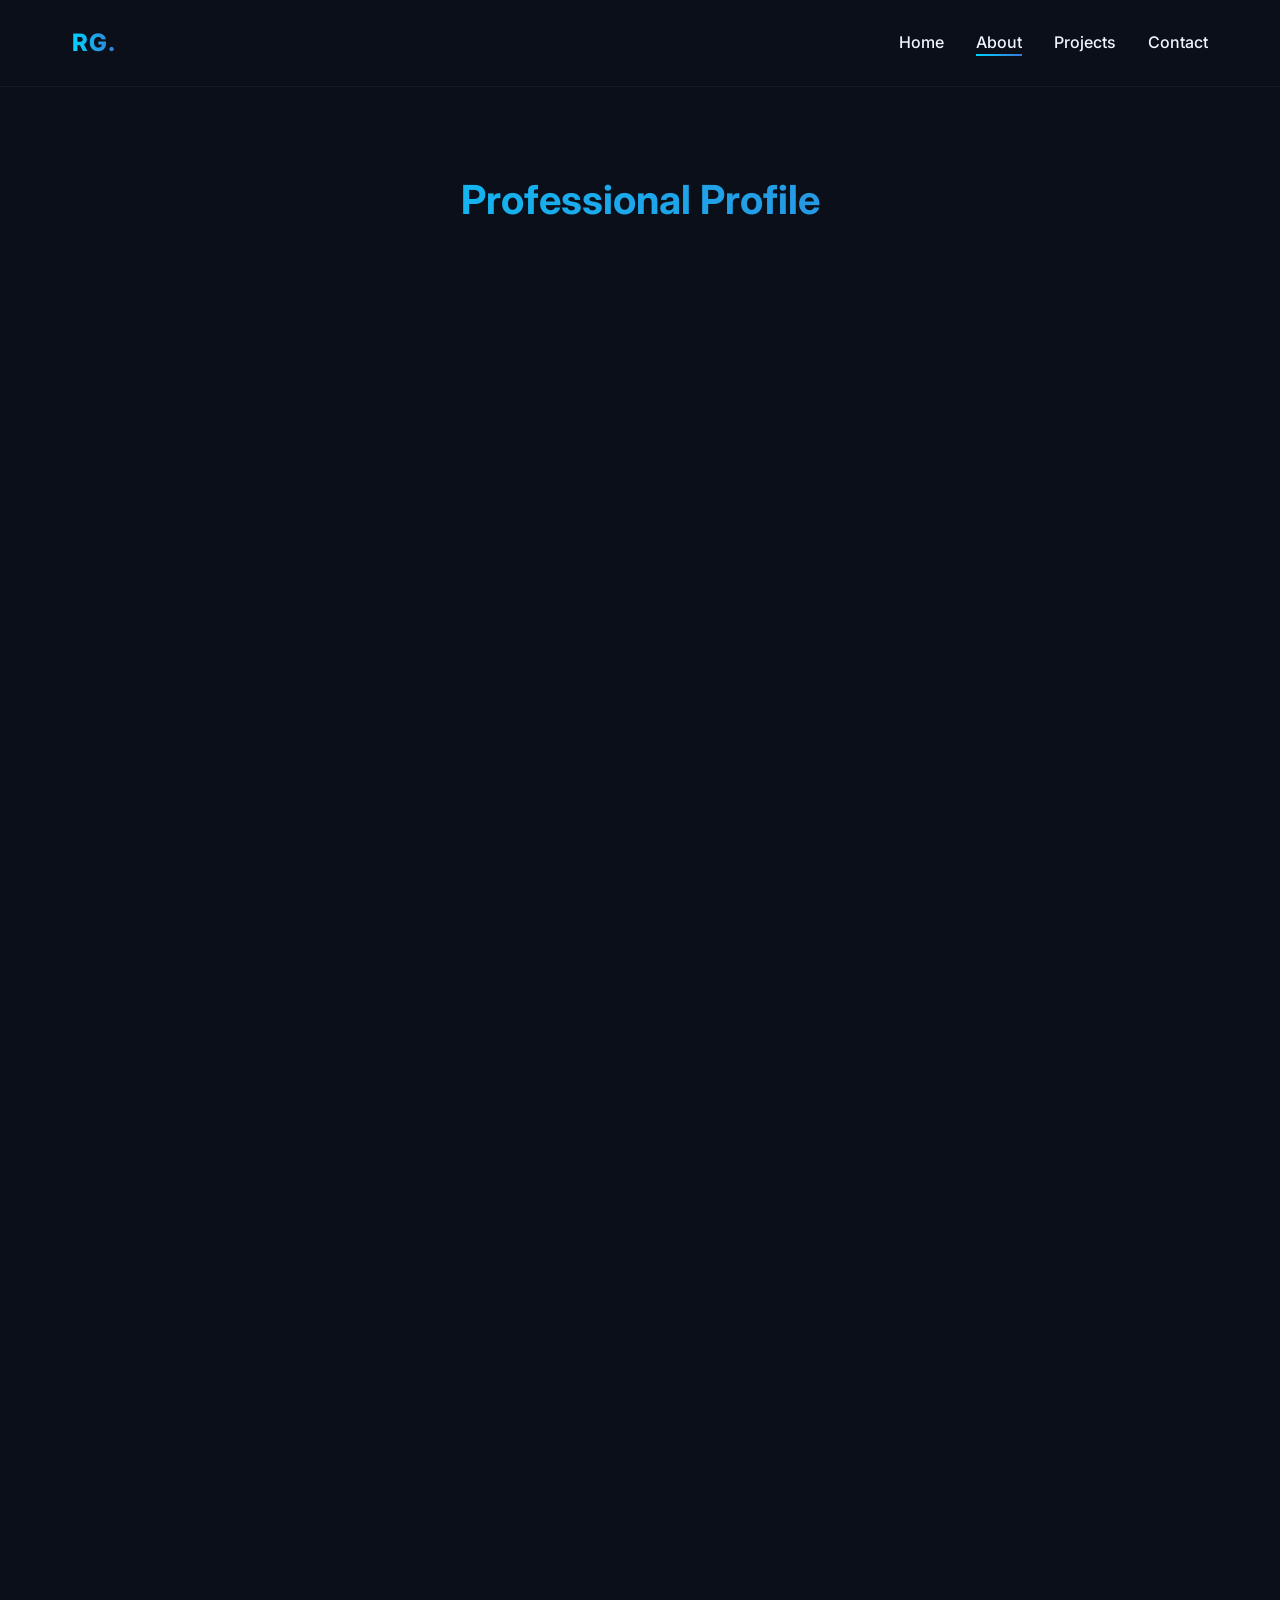
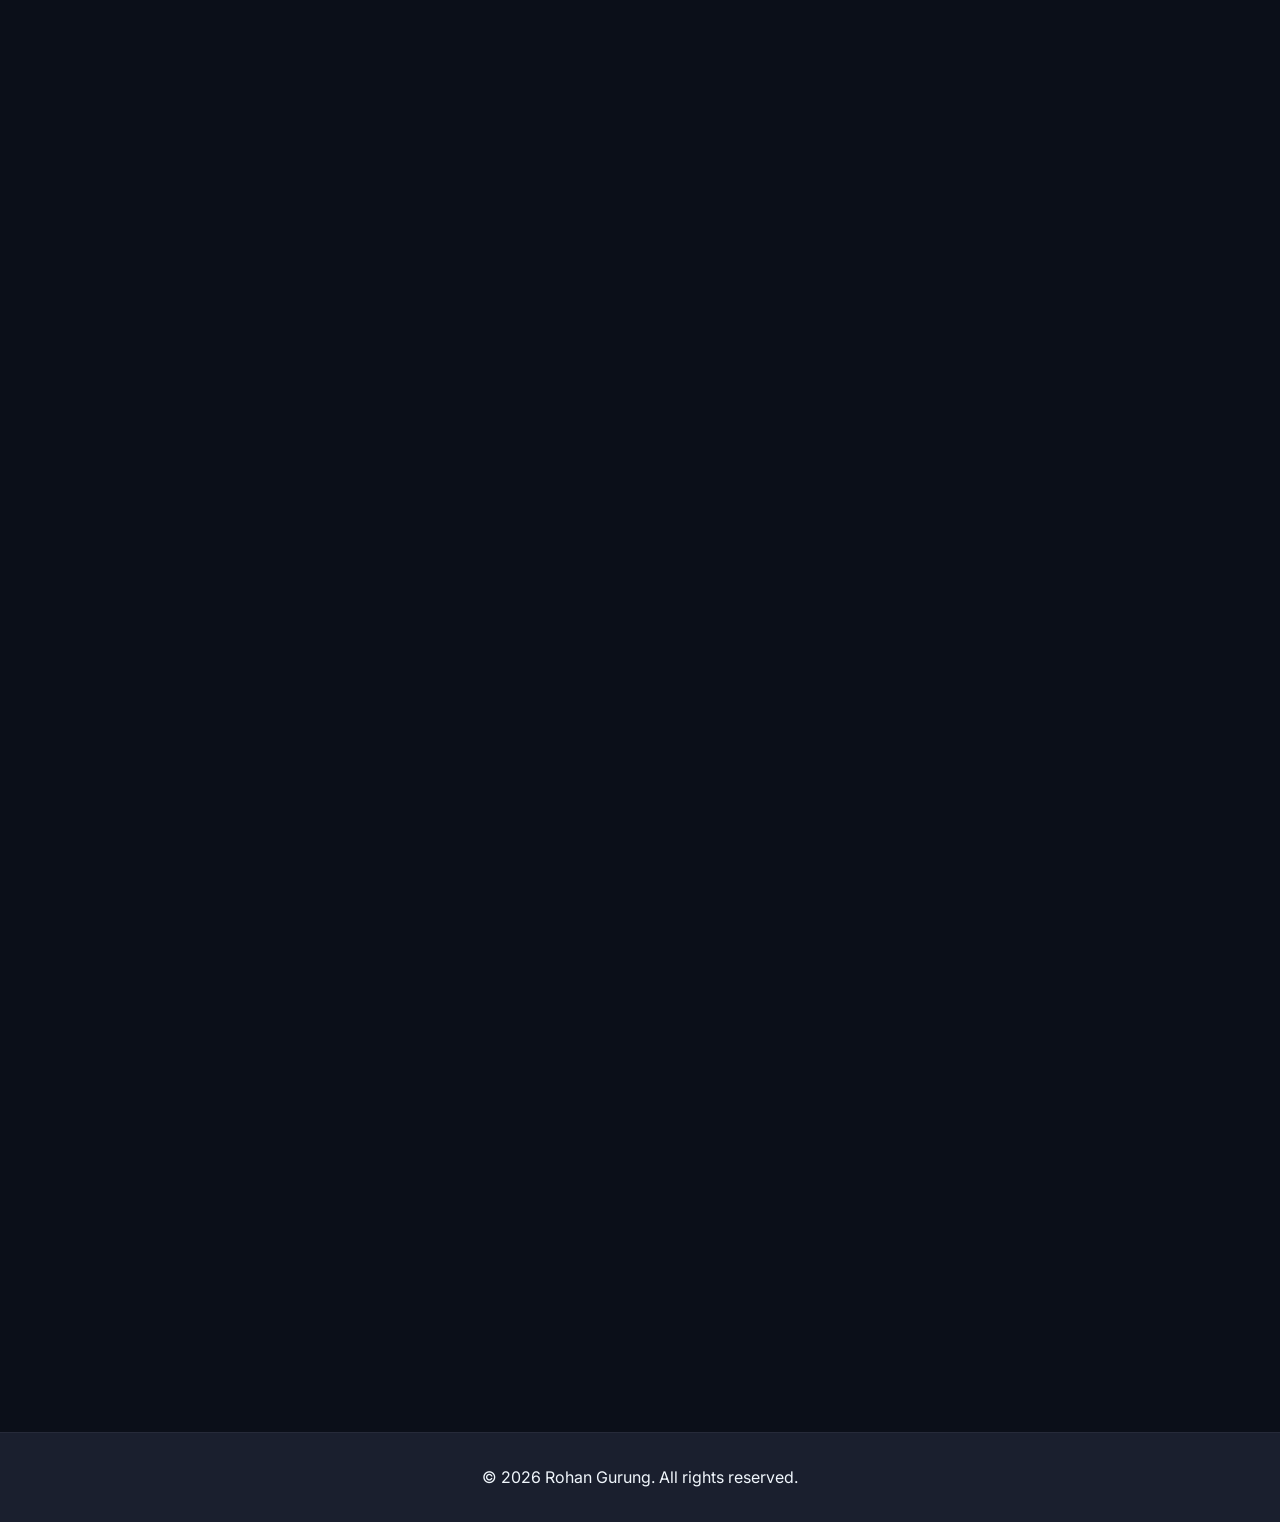
==== about.html @ 5707c30d "Initial commit - portfolio website" ====
<!DOCTYPE html>
<html lang="en">
<head>
    <meta charset="UTF-8">
    <meta name="viewport" content="width=device-width, initial-scale=1.0">
    <title>About | Rohan Gurung</title>
    <meta name="description" content="Professional summary, skills, and work experience of Rohan Gurung.">
    
    <link rel="preconnect" href="https://fonts.googleapis.com">
    <link rel="preconnect" href="https://fonts.gstatic.com" crossorigin>
    <link href="https://fonts.googleapis.com/css2?family=Inter:wght@300;400;500;600;700;800&display=swap" rel="stylesheet">
    
    <link rel="stylesheet" href="css/styles.css">
    <style>
        .about-content {
            display: flex;
            flex-direction: column;
            gap: 4rem;
        }
        
        .about-text p {
            margin-bottom: 1.5rem;
            font-size: 1.1rem;
            color: var(--text-muted);
        }

        .skills-container {
            display: grid;
            grid-template-columns: repeat(auto-fit, minmax(250px, 1fr));
            gap: 2rem;
            margin-top: 2rem;
        }

        .skill-group h3 {
            margin-bottom: 1rem;
            color: var(--text-main);
            font-size: 1.2rem;
            border-bottom: 1px solid rgba(255, 255, 255, 0.1);
            padding-bottom: 0.5rem;
        }

        .skill-tags {
            display: flex;
            flex-wrap: wrap;
            gap: 0.8rem;
        }

        .skill-tag {
            background: rgba(0, 210, 255, 0.1);
            color: var(--primary-color);
            padding: 0.5rem 1rem;
            border-radius: 20px;
            font-size: 0.9rem;
            border: 1px solid rgba(0, 210, 255, 0.2);
        }

        .timeline {
            position: relative;
            max-width: 800px;
            margin: 0 auto;
            padding-left: 2rem;
        }

        .timeline::before {
            content: '';
            position: absolute;
            left: 0;
            top: 0;
            bottom: 0;
            width: 2px;
            background: linear-gradient(180deg, var(--primary-color), var(--secondary-color));
        }

        .timeline-item {
            position: relative;
            margin-bottom: 3rem;
        }

        .timeline-item::before {
            content: '';
            position: absolute;
            left: -2.4rem;
            top: 0;
            width: 16px;
            height: 16px;
            border-radius: 50%;
            background: var(--bg-color);
            border: 3px solid var(--primary-color);
        }

        .timeline-date {
            color: var(--primary-color);
            font-weight: 600;
            font-size: 0.9rem;
            margin-bottom: 0.5rem;
            display: block;
        }

        .timeline-title {
            font-size: 1.3rem;
            color: var(--text-main);
            margin-bottom: 0.2rem;
        }

        .timeline-company {
            color: var(--text-muted);
            font-size: 1rem;
            margin-bottom: 1rem;
            font-style: italic;
        }

        .timeline-content ul {
            list-style: none;
            padding-left: 0;
        }

        .timeline-content li {
            position: relative;
            padding-left: 1.5rem;
            margin-bottom: 0.5rem;
            color: var(--text-muted);
            font-size: 0.95rem;
        }

        .timeline-content li::before {
            content: '•';
            position: absolute;
            left: 0;
            color: var(--primary-color);
            font-size: 1.2rem;
            line-height: 1;
        }
        
        .education-card {
            background: var(--surface-color);
            border-radius: var(--border-radius);
            padding: 2rem;
            border: 1px solid rgba(255, 255, 255, 0.05);
            margin-top: 2rem;
        }
    </style>
</head>
<body>
    <header>
        <div class="container nav-wrapper">
            <nav>
                <div class="logo"><span class="gradient-text">RG.</span></div>
                <button class="hamburger" aria-label="Toggle navigation">☰</button>
                <ul class="nav-links">
                    <li><a href="index.html">Home</a></li>
                    <li><a href="about.html">About</a></li>
                    <li><a href="projects.html">Projects</a></li>
                    <li><a href="contact.html">Contact</a></li>
                </ul>
            </nav>
        </div>
    </header>

    <main>
        <section class="section-padding container" style="margin-top: 80px;">
            <h1 class="section-title gradient-text">Professional Profile</h1>
            
            <div class="about-content fade-in">
                <div class="about-text">
                    <h2>Professional Summary</h2>
                    <br>
                    <p>Results-driven Digital Marketing Specialist with 4+ years of cross-functional experience in graphic design, SEO, social media strategy, and digital campaign management. I have a proven track record of building brand identities and executing data-driven digital marketing initiatives across diverse industries.</p>
                    <p>I am proficient with industry-leading tools including Adobe Creative Suite, Figma, and SEO/ad management platforms. Currently pursuing a BCA degree, combining academic knowledge with real-world marketing expertise.</p>
                </div>

                <div class="education-card">
                    <h2 style="margin-bottom: 1rem;">Education</h2>
                    <h3 style="color: var(--text-main);">Bachelor of Computer Applications (BCA)</h3>
                    <p style="color: var(--text-muted);">Tribhuvan University | 2022 – Present</p>
                </div>

                <div class="skills-section">
                    <h2>Technical Skills</h2>
                    <div class="skills-container">
                        <div class="skill-group">
                            <h3>Digital Marketing</h3>
                            <div class="skill-tags">
                                <span class="skill-tag">SEO & SEM</span>
                                <span class="skill-tag">Social Media Marketing</span>
                                <span class="skill-tag">Content Strategy</span>
                                <span class="skill-tag">Email Marketing</span>
                                <span class="skill-tag">Google Ads</span>
                                <span class="skill-tag">Facebook Ads Manager</span>
                            </div>
                        </div>
                        
                        <div class="skill-group">
                            <h3>Design Tools</h3>
                            <div class="skill-tags">
                                <span class="skill-tag">Adobe Photoshop</span>
                                <span class="skill-tag">Adobe Illustrator</span>
                                <span class="skill-tag">Adobe InDesign</span>
                                <span class="skill-tag">Figma</span>
                            </div>
                        </div>

                        <div class="skill-group">
                            <h3>Video & Motion</h3>
                            <div class="skill-tags">
                                <span class="skill-tag">Adobe After Effects</span>
                                <span class="skill-tag">Adobe Premiere Pro</span>
                            </div>
                        </div>

                        <div class="skill-group">
                            <h3>Web & UX</h3>
                            <div class="skill-tags">
                                <span class="skill-tag">Web Design</span>
                                <span class="skill-tag">UX Research</span>
                                <span class="skill-tag">Wireframing</span>
                                <span class="skill-tag">Prototyping</span>
                            </div>
                        </div>

                        <div class="skill-group">
                            <h3>Analytics & SEO</h3>
                            <div class="skill-tags">
                                <span class="skill-tag">SEMrush</span>
                                <span class="skill-tag">Ahrefs</span>
                                <span class="skill-tag">Google Search Console</span>
                                <span class="skill-tag">Google Analytics</span>
                            </div>
                        </div>

                        <div class="skill-group">
                            <h3>Photography</h3>
                            <div class="skill-tags">
                                <span class="skill-tag">Commercial Photography</span>
                                <span class="skill-tag">Photo Retouching</span>
                            </div>
                        </div>
                    </div>
                </div>

                <div class="experience-section" style="margin-top: 2rem;">
                    <h2 style="margin-bottom: 3rem; text-align: center;">Work Experience</h2>
                    
                    <div class="timeline">
                        <!-- Experience 1 -->
                        <div class="timeline-item">
                            <span class="timeline-date">Jun 2025 – Feb 2026</span>
                            <h3 class="timeline-title">Digital Marketing Specialist</h3>
                            <h4 class="timeline-company">Binary Burst Solutions (Promoted from Graphic Designer)</h4>
                            <div class="timeline-content">
                                <ul>
                                    <li>Planned and executed digital marketing campaigns across social media, search, and display channels.</li>
                                    <li>Managed SEO strategies including keyword research, on-page optimization, and performance tracking using SEO tools.</li>
                                    <li>Ran and optimized paid ad campaigns via Google Ads and Facebook Ads Manager to maximize ROI.</li>
                                    <li>Analyzed campaign performance data and produced reports to guide strategy and improve engagement metrics.</li>
                                    <li>Coordinated with design and development teams to ensure brand consistency across all digital touchpoints.</li>
                                </ul>
                            </div>
                        </div>

                        <!-- Experience 2 -->
                        <div class="timeline-item">
                            <span class="timeline-date">May 2025 – Jun 2025</span>
                            <h3 class="timeline-title">Graphic Designer</h3>
                            <h4 class="timeline-company">Binary Burst Solutions</h4>
                            <div class="timeline-content">
                                <ul>
                                    <li>Designed brand identity assets, social media creatives, and marketing collateral for client campaigns.</li>
                                    <li>Created UI/UX mockups in Figma to support web development and digital product teams.</li>
                                    <li>Rapidly promoted to Digital Marketing Specialist based on performance and initiative.</li>
                                </ul>
                            </div>
                        </div>

                        <!-- Experience 3 -->
                        <div class="timeline-item">
                            <span class="timeline-date">Nov 2024 – Apr 2025</span>
                            <h3 class="timeline-title">Graphic Designer</h3>
                            <h4 class="timeline-company">Sewaverse</h4>
                            <div class="timeline-content">
                                <ul>
                                    <li>Developed brand assets, social media posts, and promotional materials aligned with marketing objectives.</li>
                                    <li>Assisted in planning and executing digital marketing campaigns to grow online audience and engagement.</li>
                                    <li>Created motion graphics and short video content using Adobe After Effects and Premiere Pro.</li>
                                </ul>
                            </div>
                        </div>

                        <!-- Experience 4 -->
                        <div class="timeline-item">
                            <span class="timeline-date">Jan 2023 – Sep 2024</span>
                            <h3 class="timeline-title">Creative Designer</h3>
                            <h4 class="timeline-company">Outlaw Esports</h4>
                            <div class="timeline-content">
                                <ul>
                                    <li>Managed social media presence and community engagement strategies, growing the brand's online following.</li>
                                    <li>Designed promotional graphics, event banners, and sponsorship decks to attract brand partnerships.</li>
                                    <li>Produced video content and highlight reels for YouTube and social media channels.</li>
                                </ul>
                            </div>
                        </div>

                        <!-- Experience 5 -->
                        <div class="timeline-item">
                            <span class="timeline-date">Dec 2021 – Dec 2022</span>
                            <h3 class="timeline-title">Creative Team Member</h3>
                            <h4 class="timeline-company">Youth Thinkers' Society</h4>
                            <div class="timeline-content">
                                <ul>
                                    <li>Designed promotional materials and event creatives for youth-focused campaigns and events.</li>
                                    <li>Supported digital outreach efforts through visual storytelling and social media graphics.</li>
                                </ul>
                            </div>
                        </div>
                    </div>
                </div>

            </div>
        </section>
    </main>

    <footer>
        <div class="container">
            <p>&copy; 2026 Rohan Gurung. All rights reserved.</p>
        </div>
    </footer>

    <script src="js/script.js"></script>
</body>
</html>
---- css/styles.css ----
:root {
  /* Color Palette */
  --bg-color: #0b0f19;
  --surface-color: #1a1f2e;
  --primary-color: #00d2ff;
  --secondary-color: #3a7bd5;
  --text-main: #f0f6fc;
  --text-muted: #8b949e;
  --accent-color: #ff007a;
  
  /* Typography */
  --font-family: 'Inter', system-ui, -apple-system, sans-serif;
  
  /* Utilities */
  --transition: all 0.3s cubic-bezier(0.25, 0.8, 0.25, 1);
  --border-radius: 12px;
}

* {
  margin: 0;
  padding: 0;
  box-sizing: border-box;
}

body {
  font-family: var(--font-family);
  background-color: var(--bg-color);
  color: var(--text-main);
  line-height: 1.6;
  overflow-x: hidden;
}

a {
  text-decoration: none;
  color: var(--text-main);
  transition: var(--transition);
}

ul {
  list-style: none;
}

/* Typography */
h1, h2, h3, h4 {
  font-weight: 700;
  line-height: 1.2;
}

.gradient-text {
  background: linear-gradient(90deg, var(--primary-color), var(--secondary-color));
  -webkit-background-clip: text;
  -webkit-text-fill-color: transparent;
  background-clip: text;
}

/* Layout */
.container {
  max-width: 1200px;
  margin: 0 auto;
  padding: 0 2rem;
}

/* Header & Navigation */
header {
  position: fixed;
  top: 0;
  width: 100%;
  padding: 1.5rem 0;
  background: rgba(11, 15, 25, 0.8);
  backdrop-filter: blur(10px);
  z-index: 1000;
  border-bottom: 1px solid rgba(255, 255, 255, 0.05);
}

nav {
  display: flex;
  justify-content: space-between;
  align-items: center;
}

.logo {
  font-size: 1.5rem;
  font-weight: 800;
  letter-spacing: 1px;
}

.nav-links {
  display: flex;
  gap: 2rem;
}

.nav-links a {
  font-weight: 500;
  position: relative;
}

.nav-links a::after {
  content: '';
  position: absolute;
  width: 0;
  height: 2px;
  bottom: -4px;
  left: 0;
  background: linear-gradient(90deg, var(--primary-color), var(--secondary-color));
  transition: var(--transition);
}

.nav-links a:hover::after,
.nav-links a.active::after {
  width: 100%;
}

.hamburger {
  display: none;
  cursor: pointer;
  background: none;
  border: none;
  color: var(--text-main);
  font-size: 1.5rem;
}

/* Buttons */
.btn {
  display: inline-block;
  padding: 0.8rem 1.8rem;
  border-radius: 30px;
  font-weight: 600;
  cursor: pointer;
  transition: var(--transition);
  border: none;
}

.btn-primary {
  background: linear-gradient(90deg, var(--primary-color), var(--secondary-color));
  color: #fff;
  box-shadow: 0 4px 15px rgba(0, 210, 255, 0.3);
}

.btn-primary:hover {
  transform: translateY(-2px);
  box-shadow: 0 6px 20px rgba(0, 210, 255, 0.4);
}

.btn-outline {
  background: transparent;
  border: 2px solid var(--primary-color);
  color: var(--primary-color);
}

.btn-outline:hover {
  background: var(--primary-color);
  color: #fff;
}

/* Hero Section */
.hero {
  min-height: 100vh;
  display: flex;
  align-items: center;
  padding-top: 80px;
}

.hero-content {
  max-width: 800px;
}

.hero h1 {
  font-size: clamp(3rem, 5vw, 5rem);
  margin-bottom: 1rem;
}

.hero p {
  font-size: 1.2rem;
  color: var(--text-muted);
  margin-bottom: 2rem;
  max-width: 600px;
}

.hero-buttons {
  display: flex;
  gap: 1rem;
}

/* Sections */
.section-padding {
  padding: 6rem 0;
}

.section-title {
  font-size: 2.5rem;
  margin-bottom: 3rem;
  text-align: center;
}

/* Cards */
.card-grid {
  display: grid;
  grid-template-columns: repeat(auto-fit, minmax(300px, 1fr));
  gap: 2rem;
}

.card {
  background: var(--surface-color);
  border-radius: var(--border-radius);
  padding: 2rem;
  border: 1px solid rgba(255, 255, 255, 0.05);
  transition: var(--transition);
}

.card:hover {
  transform: translateY(-10px);
  border-color: rgba(0, 210, 255, 0.3);
  box-shadow: 0 10px 30px rgba(0, 0, 0, 0.2);
}

.card-icon {
  font-size: 2rem;
  color: var(--primary-color);
  margin-bottom: 1rem;
}

.card h3 {
  margin-bottom: 1rem;
  font-size: 1.5rem;
}

.card p {
  color: var(--text-muted);
}

/* Footer */
footer {
  text-align: center;
  padding: 2rem 0;
  background: var(--surface-color);
  border-top: 1px solid rgba(255, 255, 255, 0.05);
}

.social-links {
  display: flex;
  justify-content: center;
  gap: 1.5rem;
  margin-bottom: 1rem;
}

.social-links a {
  font-size: 1.5rem;
}

.social-links a:hover {
  color: var(--primary-color);
  transform: translateY(-3px);
}

/* Forms */
.contact-form {
  max-width: 600px;
  margin: 0 auto;
  display: flex;
  flex-direction: column;
  gap: 1.5rem;
}

.form-group {
  display: flex;
  flex-direction: column;
  gap: 0.5rem;
}

.form-group label {
  font-weight: 500;
}

.form-group input,
.form-group textarea {
  width: 100%;
  padding: 1rem;
  background: var(--surface-color);
  border: 1px solid rgba(255, 255, 255, 0.1);
  border-radius: 8px;
  color: var(--text-main);
  font-family: var(--font-family);
  transition: var(--transition);
}

.form-group input:focus,
.form-group textarea:focus {
  outline: none;
  border-color: var(--primary-color);
  box-shadow: 0 0 0 2px rgba(0, 210, 255, 0.2);
}

.form-group textarea {
  min-height: 150px;
  resize: vertical;
}

/* Animations */
.fade-in {
  opacity: 0;
  transform: translateY(20px);
  transition: opacity 0.6s ease-out, transform 0.6s ease-out;
}

.fade-in.visible {
  opacity: 1;
  transform: translateY(0);
}

/* Responsive */
@media (max-width: 768px) {
  .nav-links {
    display: none; /* Hide for mobile initially */
    position: absolute;
    top: 100%;
    left: 0;
    width: 100%;
    background: var(--surface-color);
    flex-direction: column;
    padding: 2rem;
    text-align: center;
    border-bottom: 1px solid rgba(255, 255, 255, 0.1);
  }

  .nav-links.active {
    display: flex;
  }

  .hamburger {
    display: block;
  }

  .hero-buttons {
    flex-direction: column;
  }
  
  .btn {
    width: 100%;
    text-align: center;
  }
}
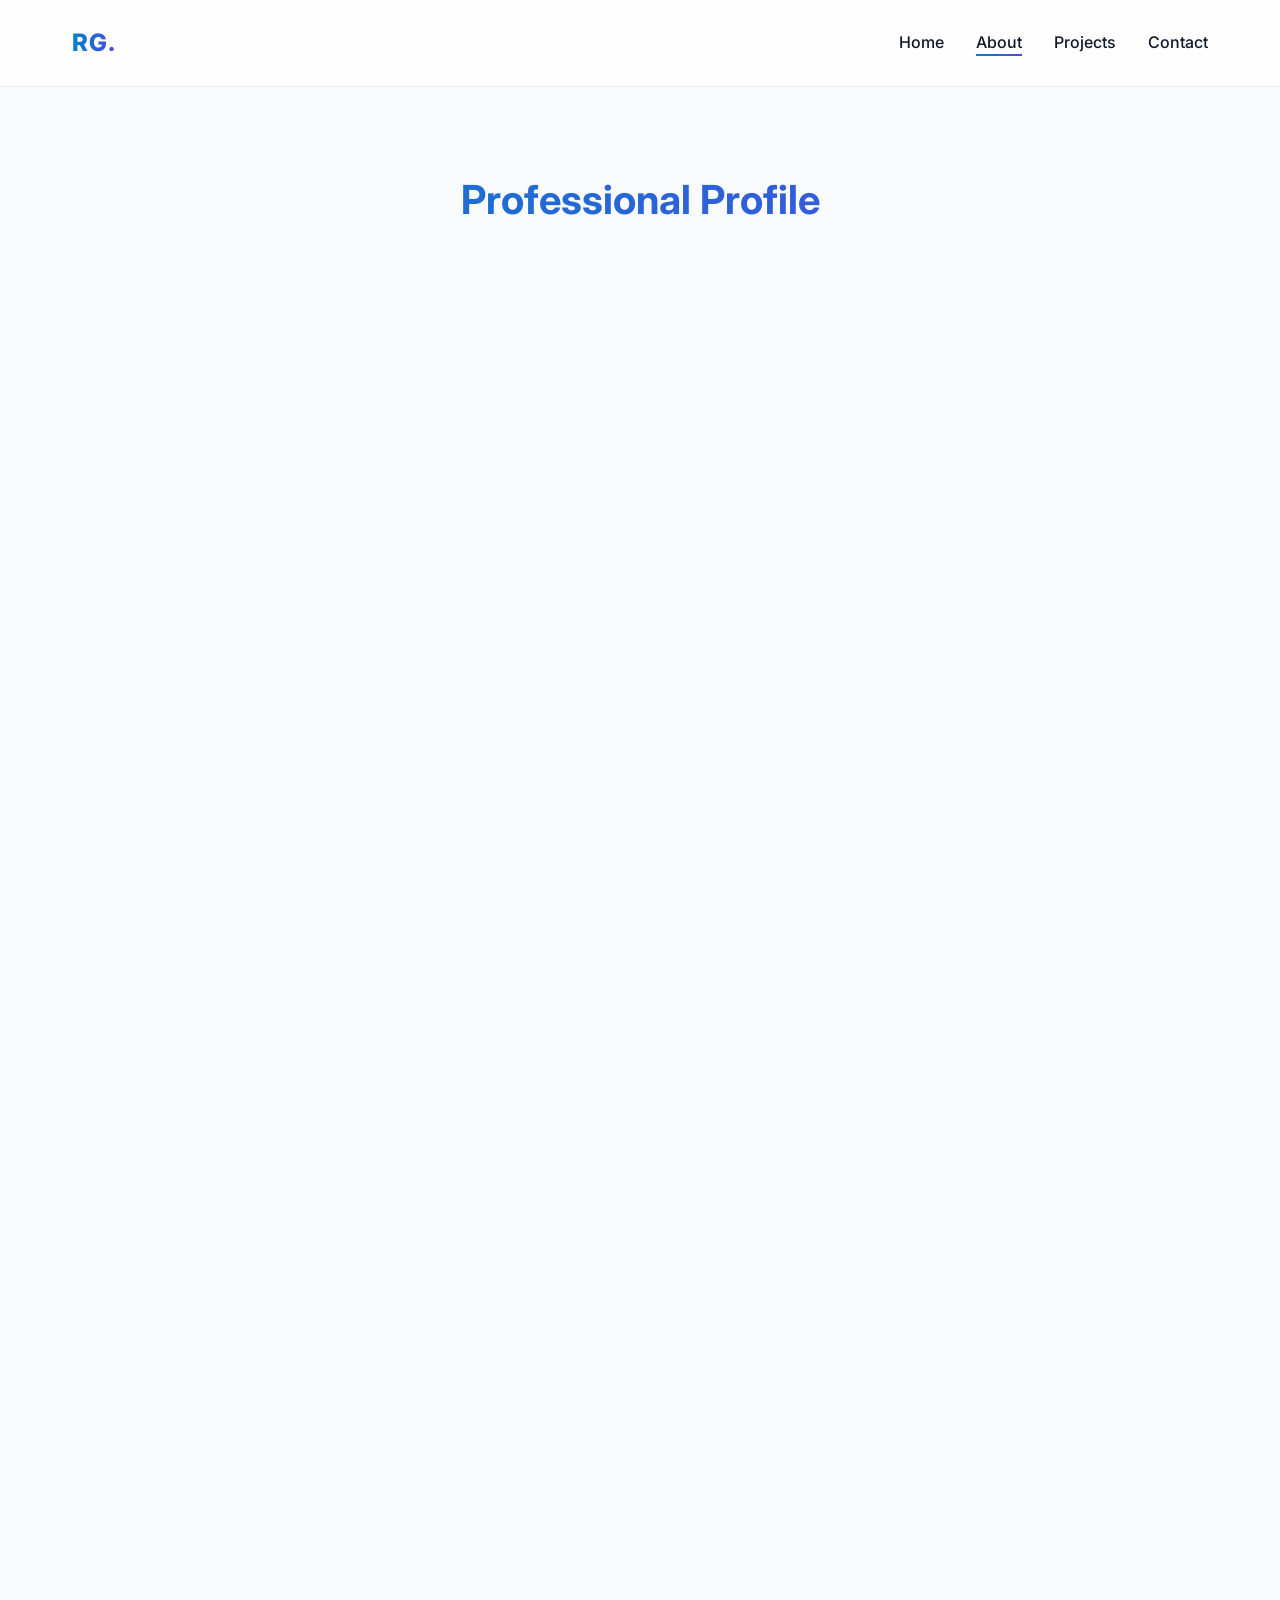
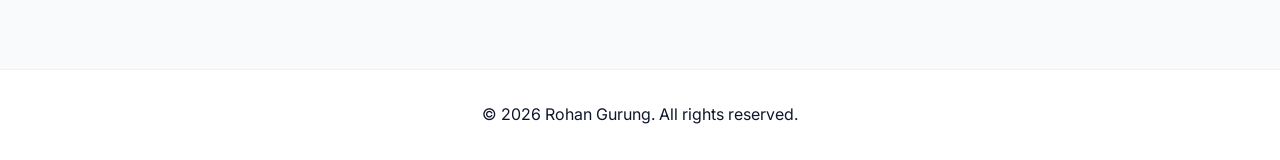
==== commit 9a247512: "Changes" ====
--- a/about.html
+++ b/about.html
@@ -1,15 +1,17 @@
 <!DOCTYPE html>
 <html lang="en">
+
 <head>
     <meta charset="UTF-8">
     <meta name="viewport" content="width=device-width, initial-scale=1.0">
     <title>About | Rohan Gurung</title>
     <meta name="description" content="Professional summary, skills, and work experience of Rohan Gurung.">
-    
+
     <link rel="preconnect" href="https://fonts.googleapis.com">
     <link rel="preconnect" href="https://fonts.gstatic.com" crossorigin>
-    <link href="https://fonts.googleapis.com/css2?family=Inter:wght@300;400;500;600;700;800&display=swap" rel="stylesheet">
-    
+    <link href="https://fonts.googleapis.com/css2?family=Inter:wght@300;400;500;600;700;800&display=swap"
+        rel="stylesheet">
+
     <link rel="stylesheet" href="css/styles.css">
     <style>
         .about-content {
@@ -17,7 +19,7 @@
             flex-direction: column;
             gap: 4rem;
         }
-        
+
         .about-text p {
             margin-bottom: 1.5rem;
             font-size: 1.1rem;
@@ -35,7 +37,7 @@
             margin-bottom: 1rem;
             color: var(--text-main);
             font-size: 1.2rem;
-            border-bottom: 1px solid rgba(255, 255, 255, 0.1);
+            border-bottom: 1px solid rgba(0, 0, 0, 0.1);
             padding-bottom: 0.5rem;
         }
 
@@ -130,16 +132,17 @@
             font-size: 1.2rem;
             line-height: 1;
         }
-        
+
         .education-card {
             background: var(--surface-color);
             border-radius: var(--border-radius);
             padding: 2rem;
-            border: 1px solid rgba(255, 255, 255, 0.05);
+            border: 1px solid rgba(0, 0, 0, 0.05);
             margin-top: 2rem;
         }
     </style>
 </head>
+
 <body>
     <header>
         <div class="container nav-wrapper">
@@ -159,13 +162,24 @@
     <main>
         <section class="section-padding container" style="margin-top: 80px;">
             <h1 class="section-title gradient-text">Professional Profile</h1>
-            
+
             <div class="about-content fade-in">
-                <div class="about-text">
-                    <h2>Professional Summary</h2>
-                    <br>
-                    <p>Results-driven Digital Marketing Specialist with 4+ years of cross-functional experience in graphic design, SEO, social media strategy, and digital campaign management. I have a proven track record of building brand identities and executing data-driven digital marketing initiatives across diverse industries.</p>
-                    <p>I am proficient with industry-leading tools including Adobe Creative Suite, Figma, and SEO/ad management platforms. Currently pursuing a BCA degree, combining academic knowledge with real-world marketing expertise.</p>
+                <div class="about-layout" style="display: flex; gap: 4rem; align-items: flex-start; flex-wrap: wrap;">
+                    <div class="about-image" style="flex: 1; min-width: 300px;">
+                        <img src="assets/images/ejn2.jpg" alt="Rohan Gurung"
+                            style="width: 100%; border-radius: var(--border-radius); box-shadow: 0 10px 30px rgba(0,0,0,0.1); object-fit: cover;">
+                    </div>
+                    <div class="about-text" style="flex: 2; min-width: 300px;">
+                        <h2>Professional Summary</h2>
+                        <br>
+                        <p>Results-driven Digital Marketing Specialist with 4+ years of cross-functional experience in
+                            graphic design, SEO, social media strategy, and digital campaign management. I have a proven
+                            track record of building brand identities and executing data-driven digital marketing
+                            initiatives across diverse industries.</p>
+                        <p>I am proficient with industry-leading tools including Adobe Creative Suite, Figma, and SEO/ad
+                            management platforms. Currently pursuing a BCA degree, combining academic knowledge with
+                            real-world marketing expertise.</p>
+                    </div>
                 </div>
 
                 <div class="education-card">
@@ -188,7 +202,7 @@
                                 <span class="skill-tag">Facebook Ads Manager</span>
                             </div>
                         </div>
-                        
+
                         <div class="skill-group">
                             <h3>Design Tools</h3>
                             <div class="skill-tags">
@@ -239,7 +253,7 @@
 
                 <div class="experience-section" style="margin-top: 2rem;">
                     <h2 style="margin-bottom: 3rem; text-align: center;">Work Experience</h2>
-                    
+
                     <div class="timeline">
                         <!-- Experience 1 -->
                         <div class="timeline-item">
@@ -248,11 +262,16 @@
                             <h4 class="timeline-company">Binary Burst Solutions (Promoted from Graphic Designer)</h4>
                             <div class="timeline-content">
                                 <ul>
-                                    <li>Planned and executed digital marketing campaigns across social media, search, and display channels.</li>
-                                    <li>Managed SEO strategies including keyword research, on-page optimization, and performance tracking using SEO tools.</li>
-                                    <li>Ran and optimized paid ad campaigns via Google Ads and Facebook Ads Manager to maximize ROI.</li>
-                                    <li>Analyzed campaign performance data and produced reports to guide strategy and improve engagement metrics.</li>
-                                    <li>Coordinated with design and development teams to ensure brand consistency across all digital touchpoints.</li>
+                                    <li>Planned and executed digital marketing campaigns across social media, search,
+                                        and display channels.</li>
+                                    <li>Managed SEO strategies including keyword research, on-page optimization, and
+                                        performance tracking using SEO tools.</li>
+                                    <li>Ran and optimized paid ad campaigns via Google Ads and Facebook Ads Manager to
+                                        maximize ROI.</li>
+                                    <li>Analyzed campaign performance data and produced reports to guide strategy and
+                                        improve engagement metrics.</li>
+                                    <li>Coordinated with design and development teams to ensure brand consistency across
+                                        all digital touchpoints.</li>
                                 </ul>
                             </div>
                         </div>
@@ -264,9 +283,12 @@
                             <h4 class="timeline-company">Binary Burst Solutions</h4>
                             <div class="timeline-content">
                                 <ul>
-                                    <li>Designed brand identity assets, social media creatives, and marketing collateral for client campaigns.</li>
-                                    <li>Created UI/UX mockups in Figma to support web development and digital product teams.</li>
-                                    <li>Rapidly promoted to Digital Marketing Specialist based on performance and initiative.</li>
+                                    <li>Designed brand identity assets, social media creatives, and marketing collateral
+                                        for client campaigns.</li>
+                                    <li>Created UI/UX mockups in Figma to support web development and digital product
+                                        teams.</li>
+                                    <li>Rapidly promoted to Digital Marketing Specialist based on performance and
+                                        initiative.</li>
                                 </ul>
                             </div>
                         </div>
@@ -278,9 +300,12 @@
                             <h4 class="timeline-company">Sewaverse</h4>
                             <div class="timeline-content">
                                 <ul>
-                                    <li>Developed brand assets, social media posts, and promotional materials aligned with marketing objectives.</li>
-                                    <li>Assisted in planning and executing digital marketing campaigns to grow online audience and engagement.</li>
-                                    <li>Created motion graphics and short video content using Adobe After Effects and Premiere Pro.</li>
+                                    <li>Developed brand assets, social media posts, and promotional materials aligned
+                                        with marketing objectives.</li>
+                                    <li>Assisted in planning and executing digital marketing campaigns to grow online
+                                        audience and engagement.</li>
+                                    <li>Created motion graphics and short video content using Adobe After Effects and
+                                        Premiere Pro.</li>
                                 </ul>
                             </div>
                         </div>
@@ -292,9 +317,12 @@
                             <h4 class="timeline-company">Outlaw Esports</h4>
                             <div class="timeline-content">
                                 <ul>
-                                    <li>Managed social media presence and community engagement strategies, growing the brand's online following.</li>
-                                    <li>Designed promotional graphics, event banners, and sponsorship decks to attract brand partnerships.</li>
-                                    <li>Produced video content and highlight reels for YouTube and social media channels.</li>
+                                    <li>Managed social media presence and community engagement strategies, growing the
+                                        brand's online following.</li>
+                                    <li>Designed promotional graphics, event banners, and sponsorship decks to attract
+                                        brand partnerships.</li>
+                                    <li>Produced video content and highlight reels for YouTube and social media
+                                        channels.</li>
                                 </ul>
                             </div>
                         </div>
@@ -306,8 +334,10 @@
                             <h4 class="timeline-company">Youth Thinkers' Society</h4>
                             <div class="timeline-content">
                                 <ul>
-                                    <li>Designed promotional materials and event creatives for youth-focused campaigns and events.</li>
-                                    <li>Supported digital outreach efforts through visual storytelling and social media graphics.</li>
+                                    <li>Designed promotional materials and event creatives for youth-focused campaigns
+                                        and events.</li>
+                                    <li>Supported digital outreach efforts through visual storytelling and social media
+                                        graphics.</li>
                                 </ul>
                             </div>
                         </div>
@@ -326,4 +356,5 @@
 
     <script src="js/script.js"></script>
 </body>
-</html>
+
+</html>
--- a/css/styles.css
+++ b/css/styles.css
@@ -1,16 +1,16 @@
 :root {
   /* Color Palette */
-  --bg-color: #0b0f19;
-  --surface-color: #1a1f2e;
-  --primary-color: #00d2ff;
-  --secondary-color: #3a7bd5;
-  --text-main: #f0f6fc;
-  --text-muted: #8b949e;
-  --accent-color: #ff007a;
-  
+  --bg-color: #f8fafc;
+  --surface-color: #ffffff;
+  --primary-color: #0284c7;
+  --secondary-color: #4f46e5;
+  --text-main: #0f172a;
+  --text-muted: #475569;
+  --accent-color: #e11d48;
+
   /* Typography */
-  --font-family: 'Inter', system-ui, -apple-system, sans-serif;
-  
+  --font-family: "Inter", system-ui, -apple-system, sans-serif;
+
   /* Utilities */
   --transition: all 0.3s cubic-bezier(0.25, 0.8, 0.25, 1);
   --border-radius: 12px;
@@ -41,13 +41,20 @@
 }
 
 /* Typography */
-h1, h2, h3, h4 {
+h1,
+h2,
+h3,
+h4 {
   font-weight: 700;
   line-height: 1.2;
 }
 
 .gradient-text {
-  background: linear-gradient(90deg, var(--primary-color), var(--secondary-color));
+  background: linear-gradient(
+    90deg,
+    var(--primary-color),
+    var(--secondary-color)
+  );
   -webkit-background-clip: text;
   -webkit-text-fill-color: transparent;
   background-clip: text;
@@ -66,10 +73,10 @@
   top: 0;
   width: 100%;
   padding: 1.5rem 0;
-  background: rgba(11, 15, 25, 0.8);
+  background: rgba(255, 255, 255, 0.8);
   backdrop-filter: blur(10px);
   z-index: 1000;
-  border-bottom: 1px solid rgba(255, 255, 255, 0.05);
+  border-bottom: 1px solid rgba(0, 0, 0, 0.05);
 }
 
 nav {
@@ -95,13 +102,17 @@
 }
 
 .nav-links a::after {
-  content: '';
+  content: "";
   position: absolute;
   width: 0;
   height: 2px;
   bottom: -4px;
   left: 0;
-  background: linear-gradient(90deg, var(--primary-color), var(--secondary-color));
+  background: linear-gradient(
+    90deg,
+    var(--primary-color),
+    var(--secondary-color)
+  );
   transition: var(--transition);
 }
 
@@ -131,7 +142,11 @@
 }
 
 .btn-primary {
-  background: linear-gradient(90deg, var(--primary-color), var(--secondary-color));
+  background: linear-gradient(
+    90deg,
+    var(--primary-color),
+    var(--secondary-color)
+  );
   color: #fff;
   box-shadow: 0 4px 15px rgba(0, 210, 255, 0.3);
 }
@@ -203,7 +218,10 @@
   background: var(--surface-color);
   border-radius: var(--border-radius);
   padding: 2rem;
-  border: 1px solid rgba(255, 255, 255, 0.05);
+  border: 1px solid rgba(0, 0, 0, 0.05);
+  box-shadow:
+    0 4px 6px -1px rgba(0, 0, 0, 0.05),
+    0 2px 4px -1px rgba(0, 0, 0, 0.03);
   transition: var(--transition);
 }
 
@@ -233,7 +251,7 @@
   text-align: center;
   padding: 2rem 0;
   background: var(--surface-color);
-  border-top: 1px solid rgba(255, 255, 255, 0.05);
+  border-top: 1px solid rgba(0, 0, 0, 0.05);
 }
 
 .social-links {
@@ -276,7 +294,7 @@
   width: 100%;
   padding: 1rem;
   background: var(--surface-color);
-  border: 1px solid rgba(255, 255, 255, 0.1);
+  border: 1px solid rgba(0, 0, 0, 0.1);
   border-radius: 8px;
   color: var(--text-main);
   font-family: var(--font-family);
@@ -299,7 +317,9 @@
 .fade-in {
   opacity: 0;
   transform: translateY(20px);
-  transition: opacity 0.6s ease-out, transform 0.6s ease-out;
+  transition:
+    opacity 0.6s ease-out,
+    transform 0.6s ease-out;
 }
 
 .fade-in.visible {
@@ -319,7 +339,7 @@
     flex-direction: column;
     padding: 2rem;
     text-align: center;
-    border-bottom: 1px solid rgba(255, 255, 255, 0.1);
+    border-bottom: 1px solid rgba(0, 0, 0, 0.1);
   }
 
   .nav-links.active {
@@ -333,7 +353,7 @@
   .hero-buttons {
     flex-direction: column;
   }
-  
+
   .btn {
     width: 100%;
     text-align: center;
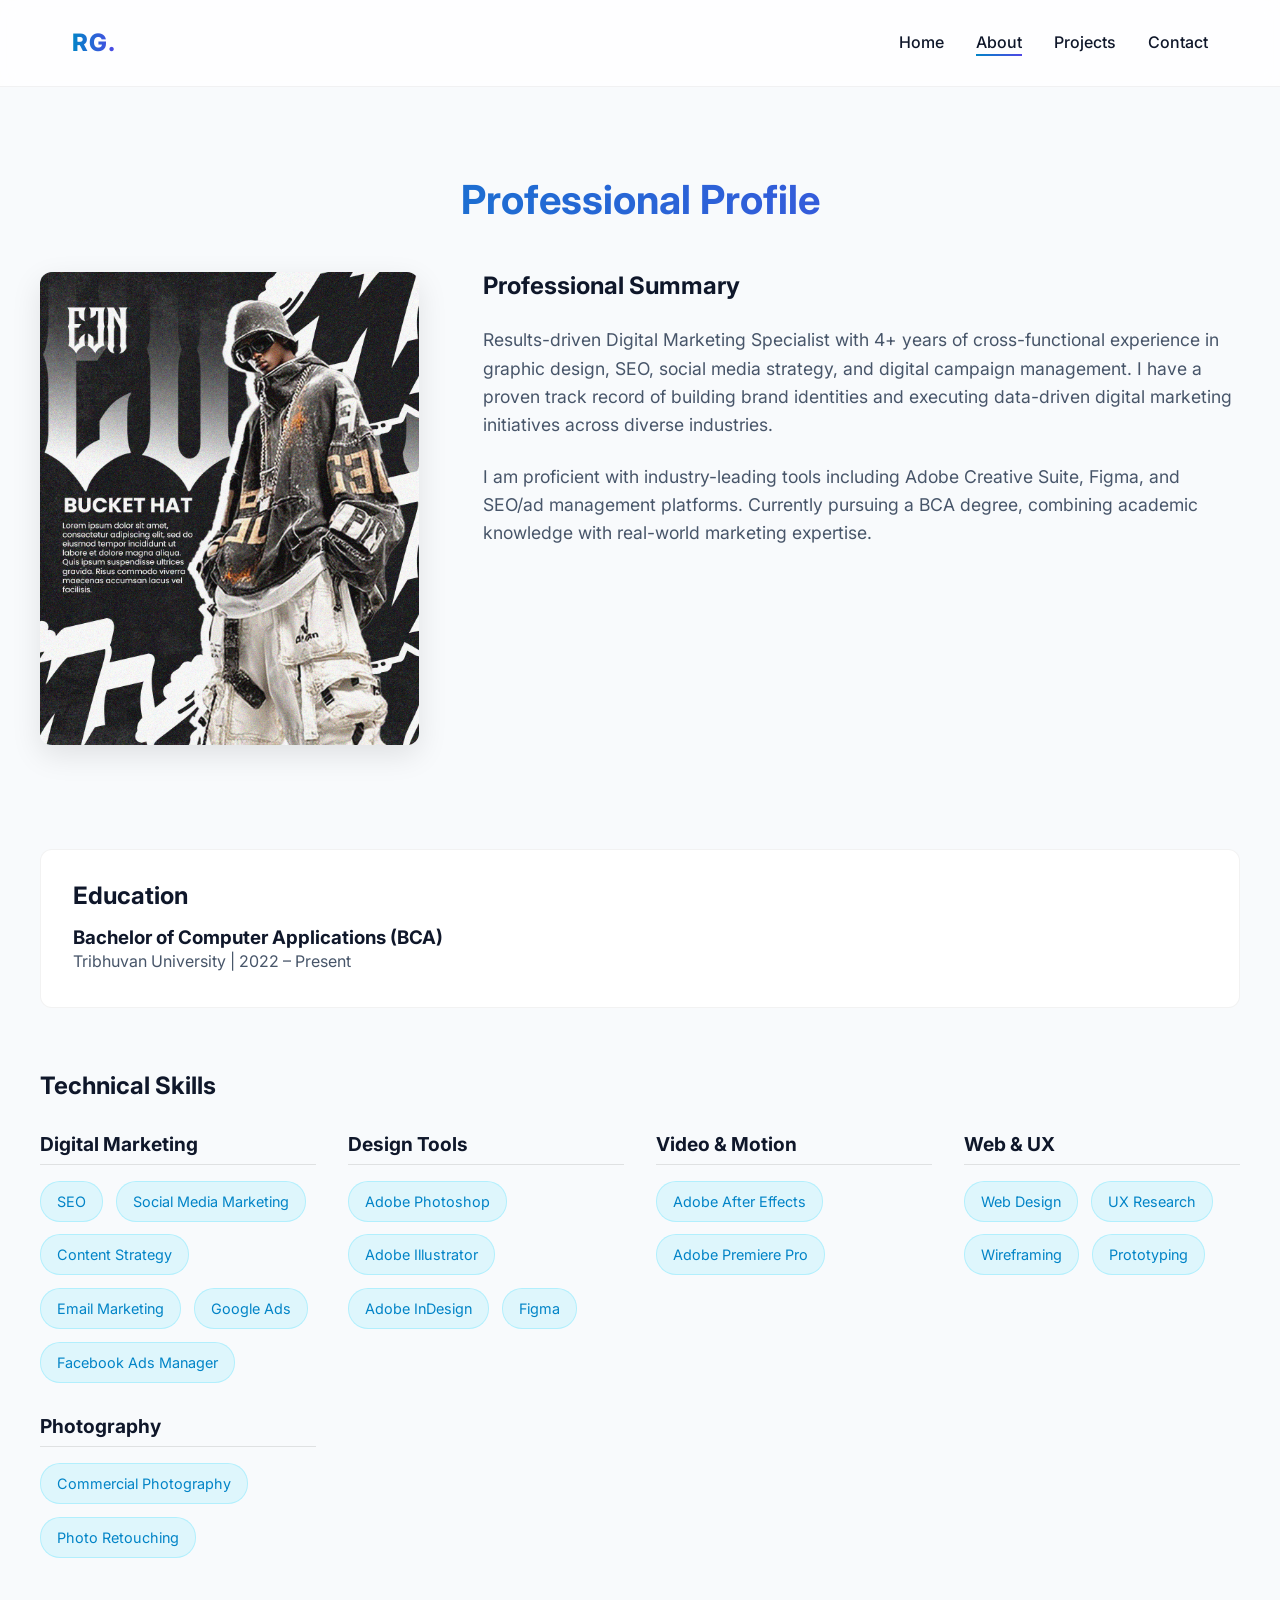
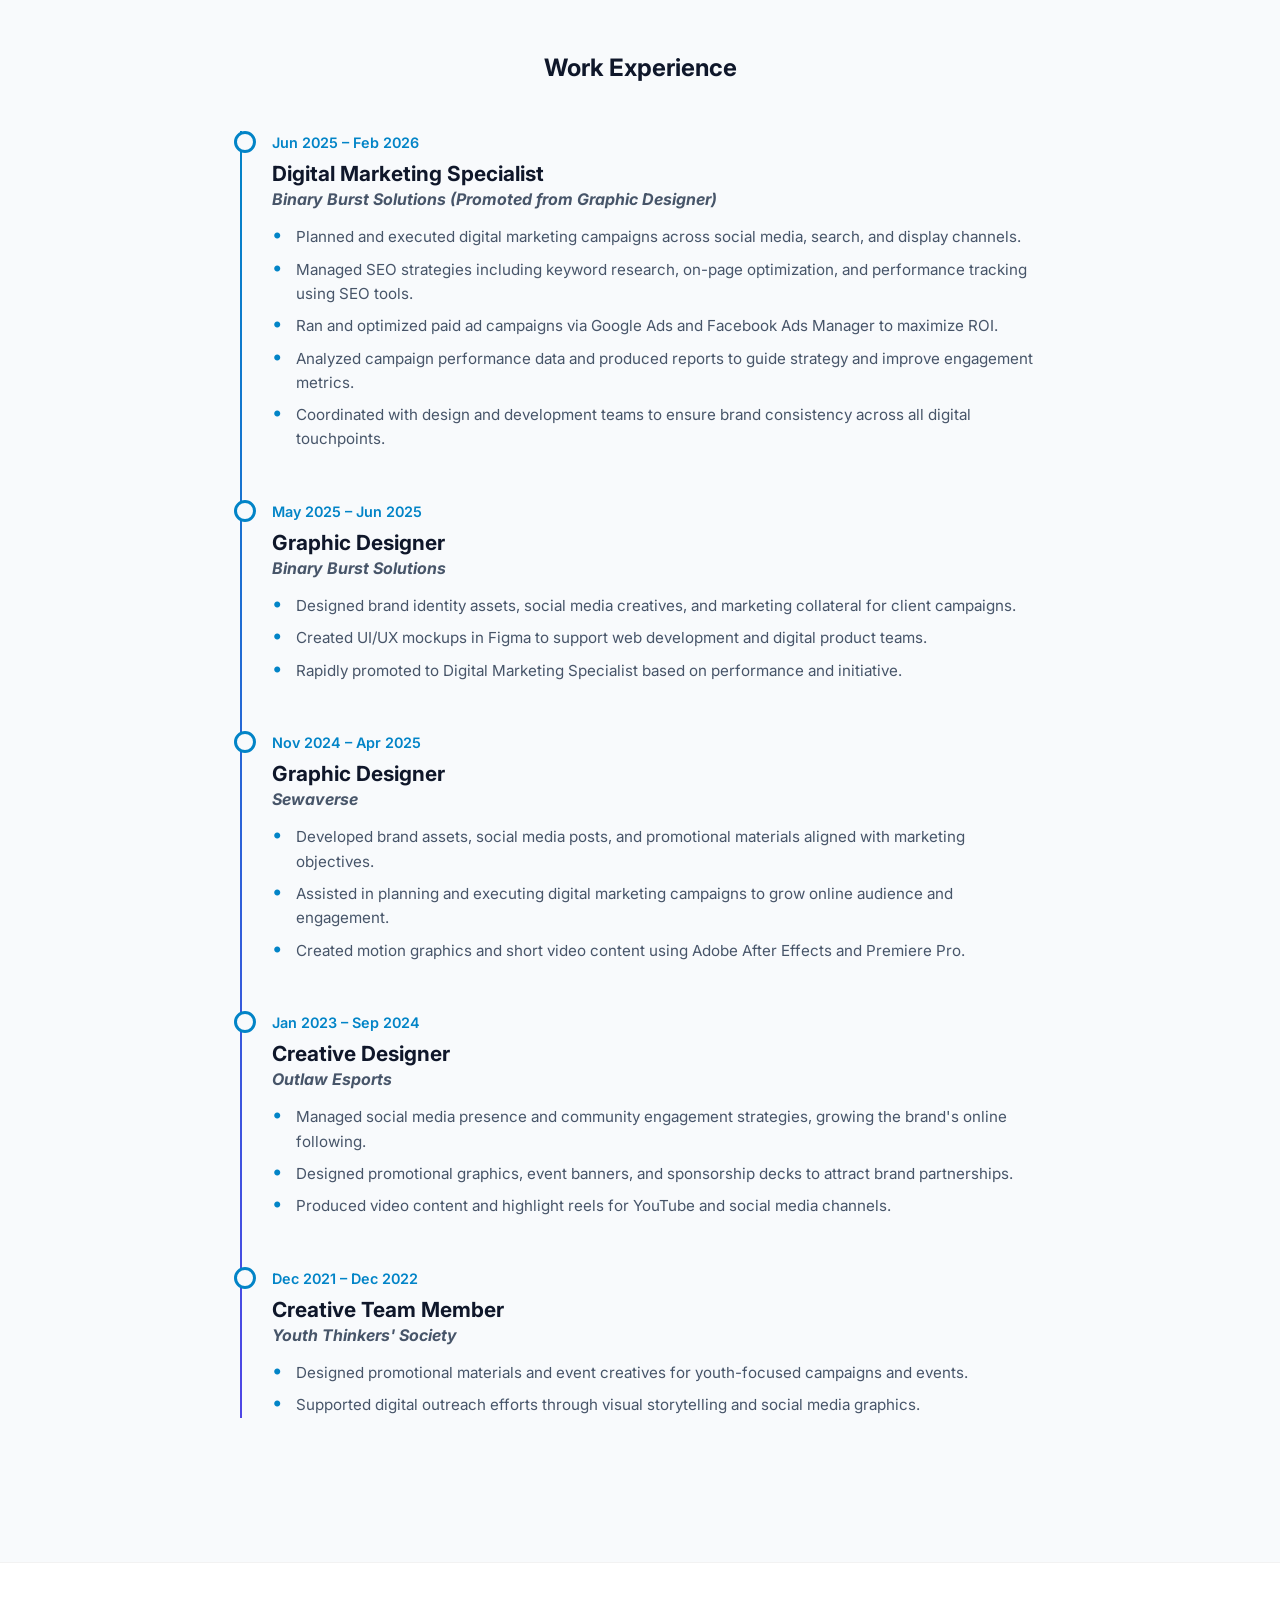
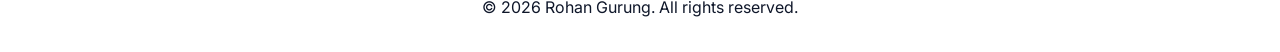
==== commit a4c6f80c: "Changes" ====
--- a/about.html
+++ b/about.html
@@ -194,7 +194,7 @@
                         <div class="skill-group">
                             <h3>Digital Marketing</h3>
                             <div class="skill-tags">
-                                <span class="skill-tag">SEO & SEM</span>
+                                <span class="skill-tag">SEO</span>
                                 <span class="skill-tag">Social Media Marketing</span>
                                 <span class="skill-tag">Content Strategy</span>
                                 <span class="skill-tag">Email Marketing</span>
@@ -231,7 +231,7 @@
                             </div>
                         </div>
 
-                        <div class="skill-group">
+                        <!-- <div class="skill-group">
                             <h3>Analytics & SEO</h3>
                             <div class="skill-tags">
                                 <span class="skill-tag">SEMrush</span>
@@ -239,7 +239,7 @@
                                 <span class="skill-tag">Google Search Console</span>
                                 <span class="skill-tag">Google Analytics</span>
                             </div>
-                        </div>
+                        </div> -->
 
                         <div class="skill-group">
                             <h3>Photography</h3>
--- a/css/styles.css
+++ b/css/styles.css
@@ -50,11 +50,9 @@
 }
 
 .gradient-text {
-  background: linear-gradient(
-    90deg,
-    var(--primary-color),
-    var(--secondary-color)
-  );
+  background: linear-gradient(90deg,
+      var(--primary-color),
+      var(--secondary-color));
   -webkit-background-clip: text;
   -webkit-text-fill-color: transparent;
   background-clip: text;
@@ -108,11 +106,9 @@
   height: 2px;
   bottom: -4px;
   left: 0;
-  background: linear-gradient(
-    90deg,
-    var(--primary-color),
-    var(--secondary-color)
-  );
+  background: linear-gradient(90deg,
+      var(--primary-color),
+      var(--secondary-color));
   transition: var(--transition);
 }
 
@@ -142,11 +138,9 @@
 }
 
 .btn-primary {
-  background: linear-gradient(
-    90deg,
-    var(--primary-color),
-    var(--secondary-color)
-  );
+  background: linear-gradient(90deg,
+      var(--primary-color),
+      var(--secondary-color));
   color: #fff;
   box-shadow: 0 4px 15px rgba(0, 210, 255, 0.3);
 }
@@ -244,6 +238,82 @@
 
 .card p {
   color: var(--text-muted);
+}
+
+/* Gallery */
+.gallery-grid {
+  display: grid;
+  grid-template-columns: repeat(auto-fit, minmax(250px, 1fr));
+  gap: 1.5rem;
+}
+
+.gallery-item {
+  width: 100%;
+  height: 250px;
+  object-fit: cover;
+  border-radius: var(--border-radius);
+  transition: var(--transition);
+  box-shadow: 0 4px 6px -1px rgba(0, 0, 0, 0.05);
+}
+
+.gallery-item:hover {
+  transform: translateY(-5px) scale(1.02);
+  box-shadow: 0 10px 20px rgba(0, 0, 0, 0.15);
+}
+
+/* Lightbox */
+.lightbox {
+  display: none;
+  position: fixed;
+  z-index: 2000;
+  padding-top: 80px;
+  left: 0;
+  top: 0;
+  width: 100%;
+  height: 100%;
+  overflow: auto;
+  background-color: rgba(0, 0, 0, 0.9);
+  backdrop-filter: blur(5px);
+}
+
+.lightbox-content {
+  margin: auto;
+  display: block;
+  max-width: 90%;
+  max-height: 85vh;
+  object-fit: contain;
+  animation: zoomIn 0.3s;
+  border-radius: var(--border-radius);
+}
+
+.lightbox-close {
+  position: absolute;
+  top: 20px;
+  right: 40px;
+  color: #f1f1f1;
+  font-size: 40px;
+  font-weight: bold;
+  transition: 0.3s;
+  cursor: pointer;
+}
+
+.lightbox-close:hover,
+.lightbox-close:focus {
+  color: #bbb;
+  text-decoration: none;
+  cursor: pointer;
+}
+
+@keyframes zoomIn {
+  from {
+    transform: scale(0.9);
+    opacity: 0;
+  }
+
+  to {
+    transform: scale(1);
+    opacity: 1;
+  }
 }
 
 /* Footer */
@@ -330,7 +400,8 @@
 /* Responsive */
 @media (max-width: 768px) {
   .nav-links {
-    display: none; /* Hide for mobile initially */
+    display: none;
+    /* Hide for mobile initially */
     position: absolute;
     top: 100%;
     left: 0;
@@ -358,4 +429,4 @@
     width: 100%;
     text-align: center;
   }
-}
+}
